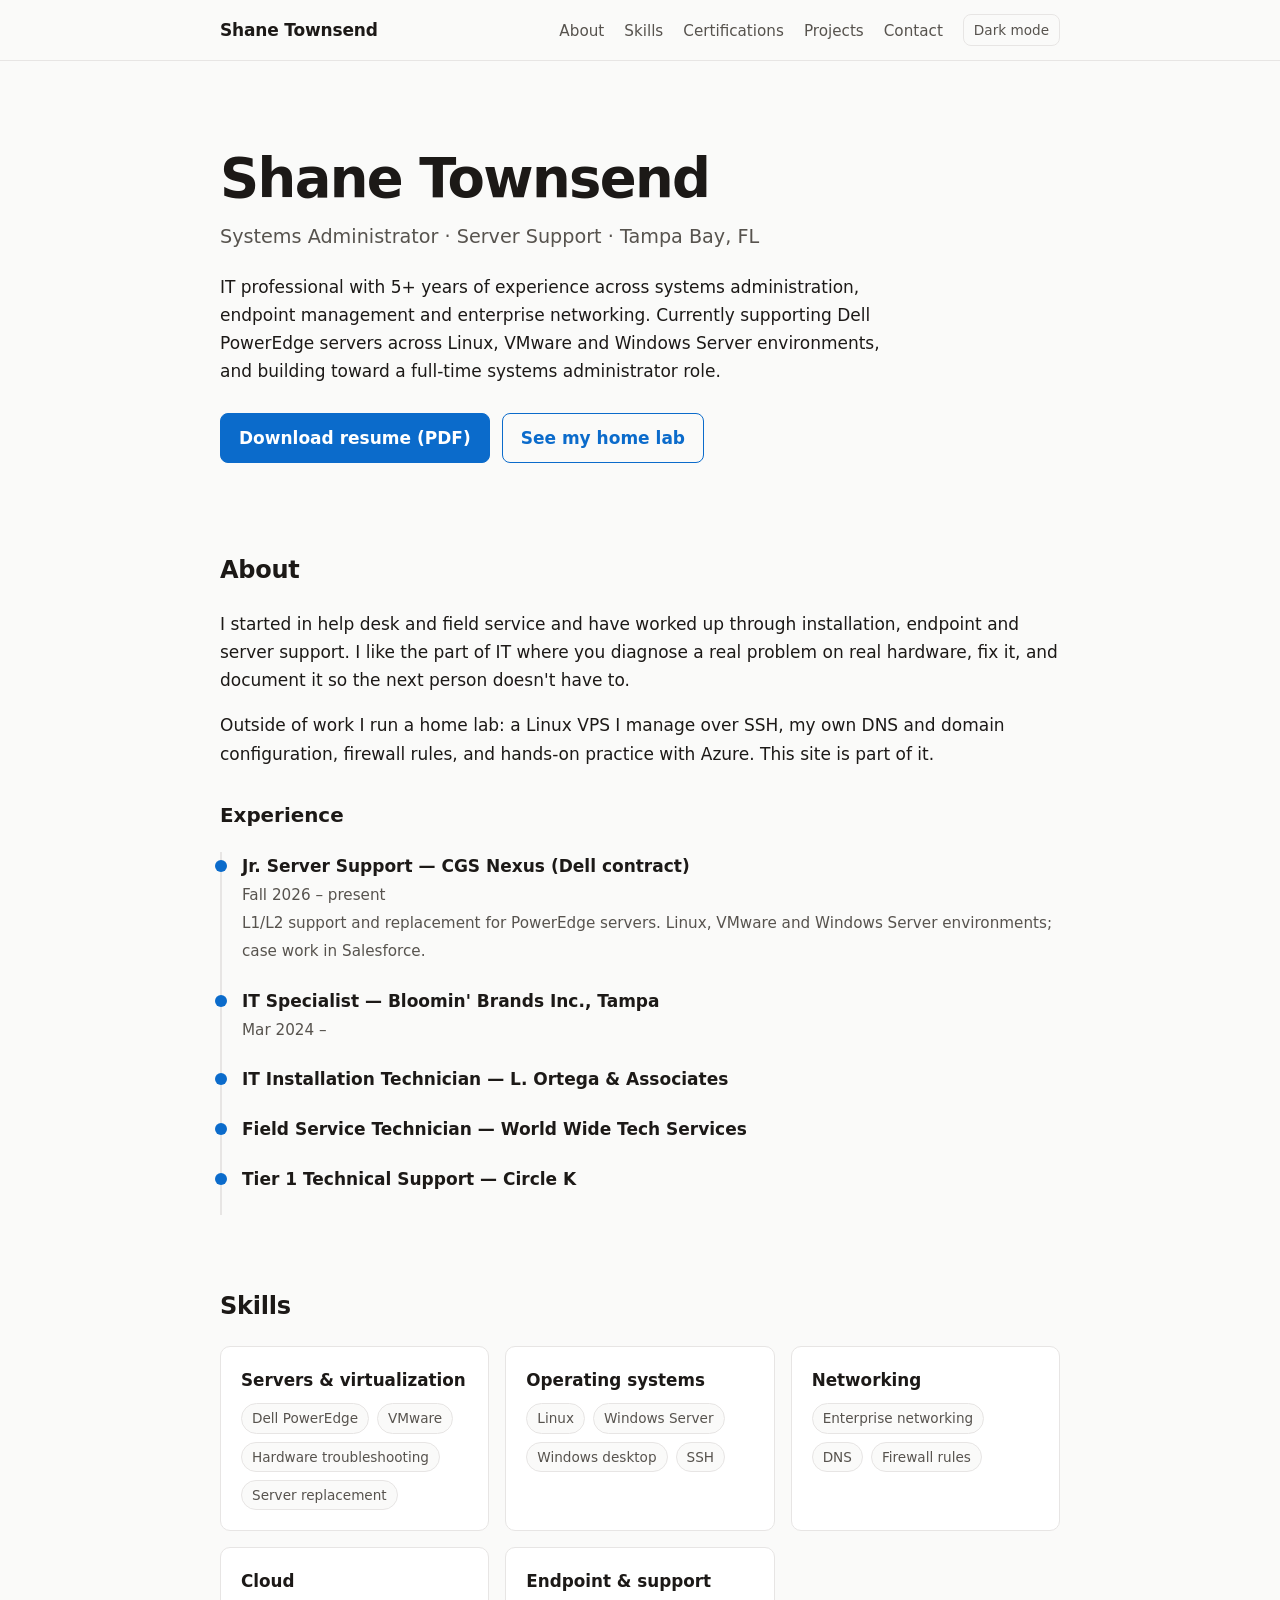
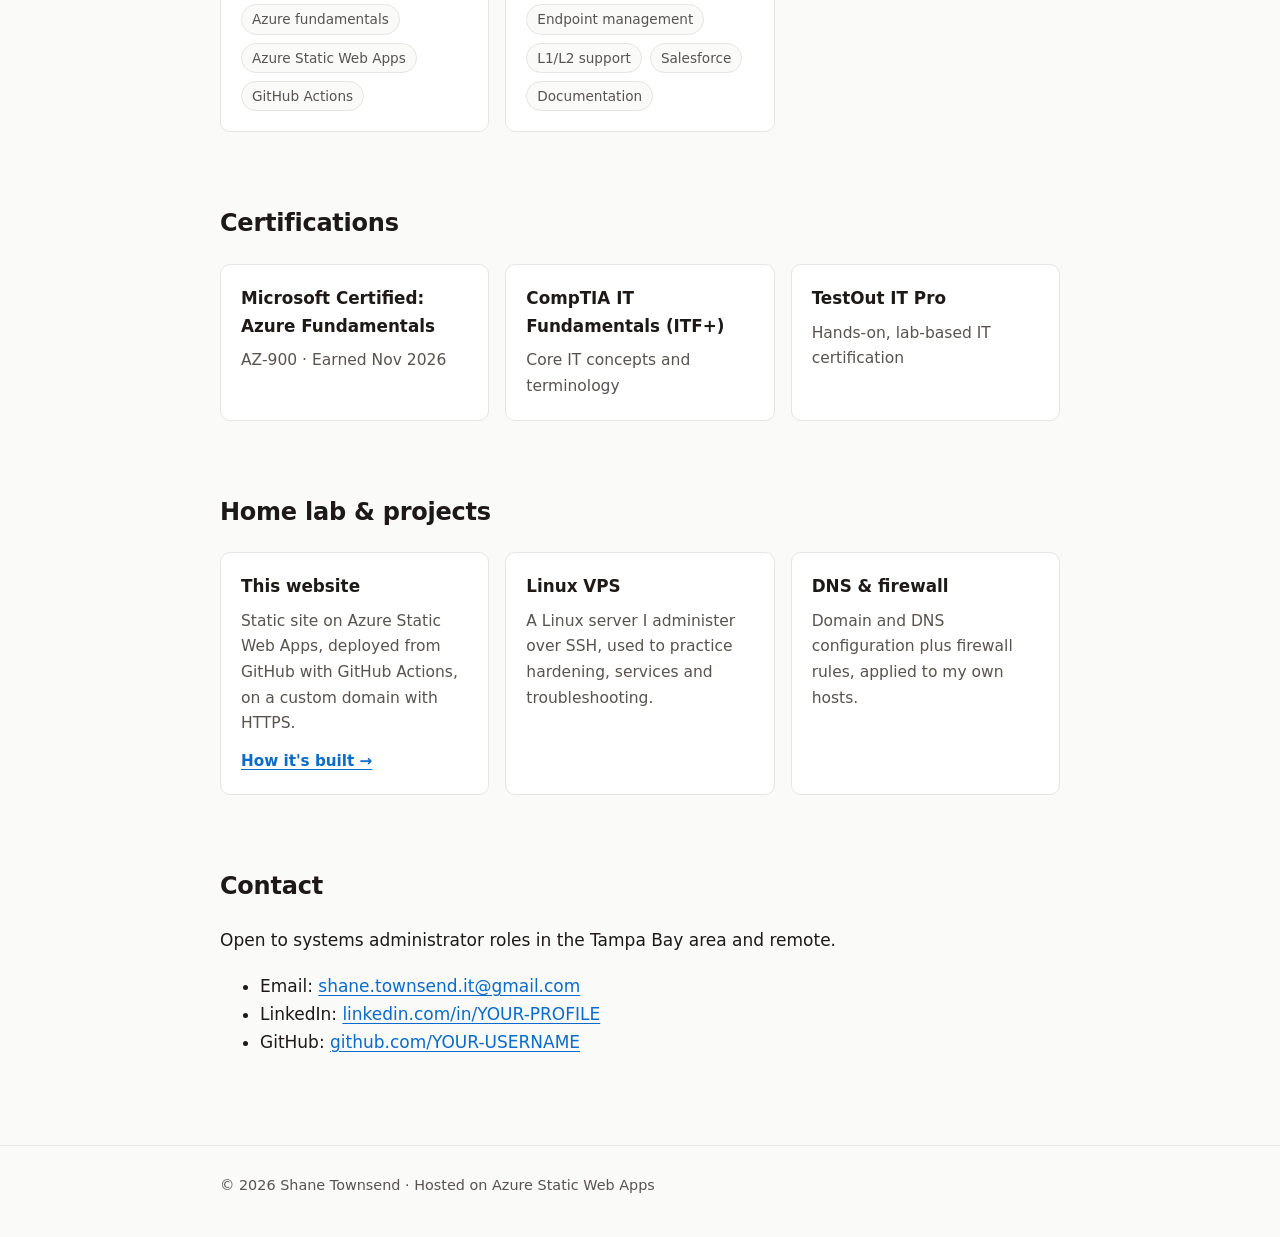
==== index.html @ 9a9e871b "Initial Site" ====
<!doctype html>
<html lang="en">
<head>
  <meta charset="utf-8">
  <meta name="viewport" content="width=device-width, initial-scale=1">
  <title>Shane Townsend | Systems Administrator</title>
  <meta name="description" content="Shane Townsend: IT professional with 5+ years in systems administration, server support and endpoint management. Linux, VMware, Windows Server and Azure.">
  <meta property="og:title" content="Shane Townsend | Systems Administrator">
  <meta property="og:description" content="5+ years in IT: server support, systems administration, endpoint management and enterprise networking.">
  <meta property="og:type" content="website">
  <meta property="og:url" content="https://stownsend.com/">
  <link rel="canonical" href="https://stownsend.com/">
  <link rel="stylesheet" href="css/style.css">
</head>
<body>
  <a class="skip" href="#main">Skip to content</a>

  <header class="site">
    <div class="wrap">
      <a class="brand" href="#top">Shane Townsend</a>
      <nav aria-label="Primary">
        <ul>
          <li><a href="#about">About</a></li>
          <li><a href="#skills">Skills</a></li>
          <li><a href="#certs">Certifications</a></li>
          <li><a href="#projects">Projects</a></li>
          <li><a href="#contact">Contact</a></li>
          <li><button id="theme-toggle" type="button" aria-label="Toggle color theme">Dark mode</button></li>
        </ul>
      </nav>
    </div>
  </header>

  <main id="main">
    <div class="wrap">

      <section class="hero" id="top">
        <h1>Shane Townsend</h1>
        <p class="role">Systems Administrator &middot; Server Support &middot; Tampa Bay, FL</p>
        <p class="lede">
          IT professional with 5+ years of experience across systems administration,
          endpoint management and enterprise networking. Currently supporting Dell PowerEdge
          servers across Linux, VMware and Windows Server environments, and building toward a
          full-time systems administrator role.
        </p>
        <div class="cta">
          <a class="btn primary" href="assets/resume.pdf">Download resume (PDF)</a>
          <a class="btn ghost" href="#projects">See my home lab</a>
        </div>
      </section>

      <section id="about">
        <h2>About</h2>
        <p>
          I started in help desk and field service and have worked up through installation,
          endpoint and server support. I like the part of IT where you diagnose a real problem
          on real hardware, fix it, and document it so the next person doesn't have to.
        </p>
        <p>
          Outside of work I run a home lab: a Linux VPS I manage over SSH, my own DNS and domain
          configuration, firewall rules, and hands-on practice with Azure. This site is part of it.
        </p>

        <h3 class="sub">Experience</h3>
        <ul class="timeline">
          <li>
            <strong>Jr. Server Support &mdash; CGS Nexus (Dell contract)</strong>
            <span>Fall 2026 &ndash; present</span><br>
            <span>L1/L2 support and replacement for PowerEdge servers. Linux, VMware and Windows Server environments; case work in Salesforce.</span>
          </li>
          <li>
            <strong>IT Specialist &mdash; Bloomin' Brands Inc., Tampa</strong>
            <span>Mar 2024 &ndash;</span>
          </li>
          <li>
            <strong>IT Installation Technician &mdash; L. Ortega &amp; Associates</strong>
          </li>
          <li>
            <strong>Field Service Technician &mdash; World Wide Tech Services</strong>
          </li>
          <li>
            <strong>Tier 1 Technical Support &mdash; Circle K</strong>
          </li>
        </ul>
      </section>

      <section id="skills">
        <h2>Skills</h2>
        <div class="grid">
          <div class="card">
            <h3>Servers &amp; virtualization</h3>
            <ul class="tags">
              <li>Dell PowerEdge</li><li>VMware</li><li>Hardware troubleshooting</li><li>Server replacement</li>
            </ul>
          </div>
          <div class="card">
            <h3>Operating systems</h3>
            <ul class="tags">
              <li>Linux</li><li>Windows Server</li><li>Windows desktop</li><li>SSH</li>
            </ul>
          </div>
          <div class="card">
            <h3>Networking</h3>
            <ul class="tags">
              <li>Enterprise networking</li><li>DNS</li><li>Firewall rules</li>
            </ul>
          </div>
          <div class="card">
            <h3>Cloud</h3>
            <ul class="tags">
              <li>Azure fundamentals</li><li>Azure Static Web Apps</li><li>GitHub Actions</li>
            </ul>
          </div>
          <div class="card">
            <h3>Endpoint &amp; support</h3>
            <ul class="tags">
              <li>Endpoint management</li><li>L1/L2 support</li><li>Salesforce</li><li>Documentation</li>
            </ul>
          </div>
        </div>
      </section>

      <section id="certs">
        <h2>Certifications</h2>
        <div class="grid">
          <div class="card">
            <h3>Microsoft Certified: Azure Fundamentals</h3>
            <p>AZ-900 &middot; Earned Nov 2026</p>
          </div>
          <div class="card">
            <h3>CompTIA IT Fundamentals (ITF+)</h3>
            <p>Core IT concepts and terminology</p>
          </div>
          <div class="card">
            <h3>TestOut IT Pro</h3>
            <p>Hands-on, lab-based IT certification</p>
          </div>
        </div>
      </section>

      <section id="projects">
        <h2>Home lab &amp; projects</h2>
        <div class="grid">
          <div class="card">
            <h3>This website</h3>
            <p>Static site on Azure Static Web Apps, deployed from GitHub with GitHub Actions, on a custom domain with HTTPS.</p>
            <a class="more" href="projects/how-this-site-is-built.html">How it's built &rarr;</a>
          </div>
          <div class="card">
            <h3>Linux VPS</h3>
            <p>A Linux server I administer over SSH, used to practice hardening, services and troubleshooting.</p>
          </div>
          <div class="card">
            <h3>DNS &amp; firewall</h3>
            <p>Domain and DNS configuration plus firewall rules, applied to my own hosts.</p>
          </div>
        </div>
      </section>

      <section id="contact">
        <h2>Contact</h2>
        <p>Open to systems administrator roles in the Tampa Bay area and remote.</p>
        <ul>
          <li>Email: <a href="mailto:shane.townsend.it@gmail.com">shane.townsend.it@gmail.com</a></li>
          <li>LinkedIn: <a href="https://www.linkedin.com/in/YOUR-PROFILE">linkedin.com/in/YOUR-PROFILE</a></li>
          <li>GitHub: <a href="https://github.com/YOUR-USERNAME">github.com/YOUR-USERNAME</a></li>
        </ul>
      </section>

    </div>
  </main>

  <footer>
    <div class="wrap">&copy; <span id="year">2026</span> Shane Townsend &middot; Hosted on Azure Static Web Apps</div>
  </footer>

  <script src="js/main.js"></script>
</body>
</html>
---- css/style.css ----
:root {
  --bg: #fafaf9;
  --surface: #ffffff;
  --text: #1c1917;
  --muted: #57534e;
  --border: #e7e5e4;
  --accent: #0b6bcb;
  --accent-contrast: #ffffff;
  --radius: 10px;
  --maxw: 880px;
}

@media (prefers-color-scheme: dark) {
  :root:not([data-theme="light"]) {
    --bg: #0f1113;
    --surface: #17191c;
    --text: #ececea;
    --muted: #a3a3a0;
    --border: #2a2d31;
    --accent: #5aa9ff;
    --accent-contrast: #0b0d0f;
  }
}
:root[data-theme="dark"] {
  --bg: #0f1113;
  --surface: #17191c;
  --text: #ececea;
  --muted: #a3a3a0;
  --border: #2a2d31;
  --accent: #5aa9ff;
  --accent-contrast: #0b0d0f;
}

* { box-sizing: border-box; }
html { scroll-behavior: smooth; }
body {
  margin: 0;
  background: var(--bg);
  color: var(--text);
  font: 17px/1.65 system-ui, -apple-system, "Segoe UI", Roboto, sans-serif;
  -webkit-font-smoothing: antialiased;
}
a { color: var(--accent); text-underline-offset: 3px; }
a:hover { text-decoration-thickness: 2px; }
:focus-visible { outline: 3px solid var(--accent); outline-offset: 2px; border-radius: 4px; }
.skip { position: absolute; left: -999px; top: 0; background: var(--accent); color: var(--accent-contrast); padding: .5rem 1rem; z-index: 10; }
.skip:focus { left: 8px; top: 8px; }

.wrap { max-width: var(--maxw); margin: 0 auto; padding: 0 20px; }

/* Header */
header.site {
  position: sticky; top: 0; z-index: 5;
  background: color-mix(in srgb, var(--bg) 88%, transparent);
  backdrop-filter: blur(8px);
  border-bottom: 1px solid var(--border);
}
header.site .wrap { display: flex; align-items: center; justify-content: space-between; height: 60px; gap: 16px; }
.brand { font-weight: 700; color: var(--text); text-decoration: none; letter-spacing: -.01em; }
nav ul { display: flex; gap: 20px; list-style: none; margin: 0; padding: 0; align-items: center; flex-wrap: wrap; }
nav a { color: var(--muted); text-decoration: none; font-size: .95rem; }
nav a:hover { color: var(--text); }
#theme-toggle {
  background: none; border: 1px solid var(--border); color: var(--muted);
  border-radius: 8px; padding: 4px 10px; cursor: pointer; font: inherit; font-size: .85rem;
}
#theme-toggle:hover { color: var(--text); }

/* Sections */
section { padding: 64px 0 8px; }
section h2 { font-size: 1.5rem; letter-spacing: -.01em; margin: 0 0 20px; }
.hero { padding: 88px 0 24px; }
.hero h1 { font-size: clamp(2.2rem, 6vw, 3.4rem); line-height: 1.1; margin: 0 0 12px; letter-spacing: -.03em; }
.hero .role { font-size: 1.2rem; color: var(--muted); margin: 0 0 20px; }
.hero p.lede { max-width: 62ch; margin: 0 0 28px; }
.cta { display: flex; gap: 12px; flex-wrap: wrap; }
.btn {
  display: inline-block; padding: 10px 18px; border-radius: 8px; font-weight: 600;
  text-decoration: none; border: 1px solid var(--accent);
}
.btn.primary { background: var(--accent); color: var(--accent-contrast); }
.btn.ghost { color: var(--accent); }
.btn:hover { filter: brightness(1.08); }

/* Cards & grids */
.grid { display: grid; gap: 16px; grid-template-columns: repeat(auto-fit, minmax(240px, 1fr)); }
.card {
  background: var(--surface); border: 1px solid var(--border);
  border-radius: var(--radius); padding: 20px;
}
.card h3 { margin: 0 0 8px; font-size: 1.05rem; }
.card p { margin: 0; color: var(--muted); font-size: .97rem; }
.card ul { margin: 0; padding-left: 1.1rem; color: var(--muted); font-size: .97rem; }
.card a.more { display: inline-block; margin-top: 12px; font-weight: 600; font-size: .95rem; }

.tags { display: flex; flex-wrap: wrap; gap: 8px; list-style: none; padding: 0; margin: 0; }
.tags li {
  border: 1px solid var(--border); background: var(--bg);
  padding: 3px 10px; border-radius: 999px; font-size: .85rem; color: var(--muted);
}

/* Timeline */
.timeline { list-style: none; margin: 0; padding: 0; border-left: 2px solid var(--border); }
.timeline li { padding: 0 0 22px 20px; position: relative; }
.timeline li::before {
  content: ""; position: absolute; left: -7px; top: 8px; width: 12px; height: 12px;
  border-radius: 50%; background: var(--accent);
}
.timeline strong { display: block; }
.timeline span { color: var(--muted); font-size: .95rem; }

/* Article pages */
article { padding: 56px 0 40px; }
article h1 { font-size: 2rem; letter-spacing: -.02em; margin: 0 0 8px; }
article h2 { margin-top: 40px; font-size: 1.3rem; }
article pre {
  background: var(--surface); border: 1px solid var(--border); border-radius: var(--radius);
  padding: 16px; overflow-x: auto; font-size: .9rem; line-height: 1.5;
}
article code { font-family: ui-monospace, SFMono-Regular, Menlo, Consolas, monospace; font-size: .92em; }
.note { border-left: 4px solid var(--accent); padding: 8px 16px; background: var(--surface); border-radius: 0 var(--radius) var(--radius) 0; color: var(--muted); }

footer { margin-top: 64px; border-top: 1px solid var(--border); padding: 28px 0 40px; color: var(--muted); font-size: .9rem; }

@media (max-width: 620px) {
  nav ul { gap: 12px; font-size: .9rem; }
  header.site .wrap { height: auto; padding-top: 10px; padding-bottom: 10px; flex-wrap: wrap; }
  .hero { padding-top: 56px; }
}
@media (prefers-reduced-motion: reduce) { html { scroll-behavior: auto; } }
@media print {
  header.site, #theme-toggle, .cta { display: none; }
  body { background: #fff; color: #000; }
}

.sub { margin-top: 32px; }
.notfound { padding-top: 96px; padding-bottom: 40px; }

.card ul.tags { padding-left: 0; margin-top: 4px; }
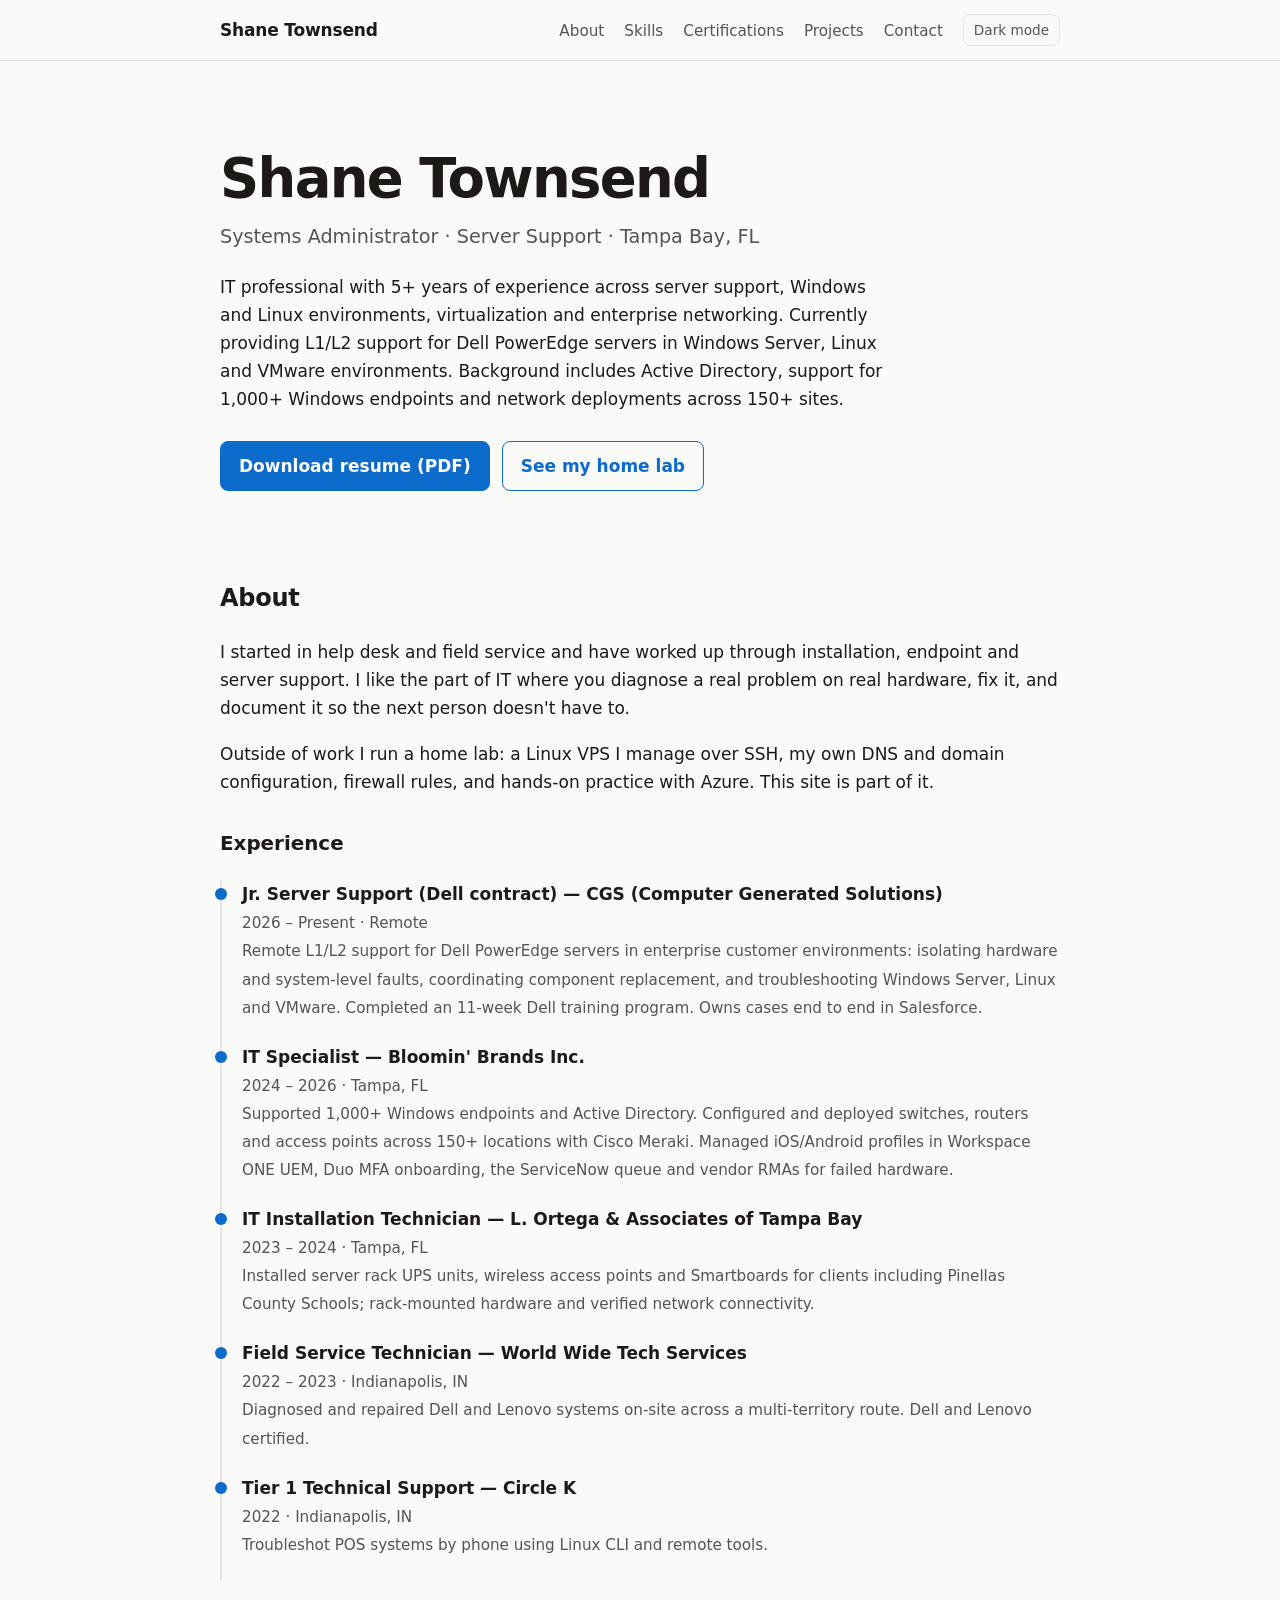
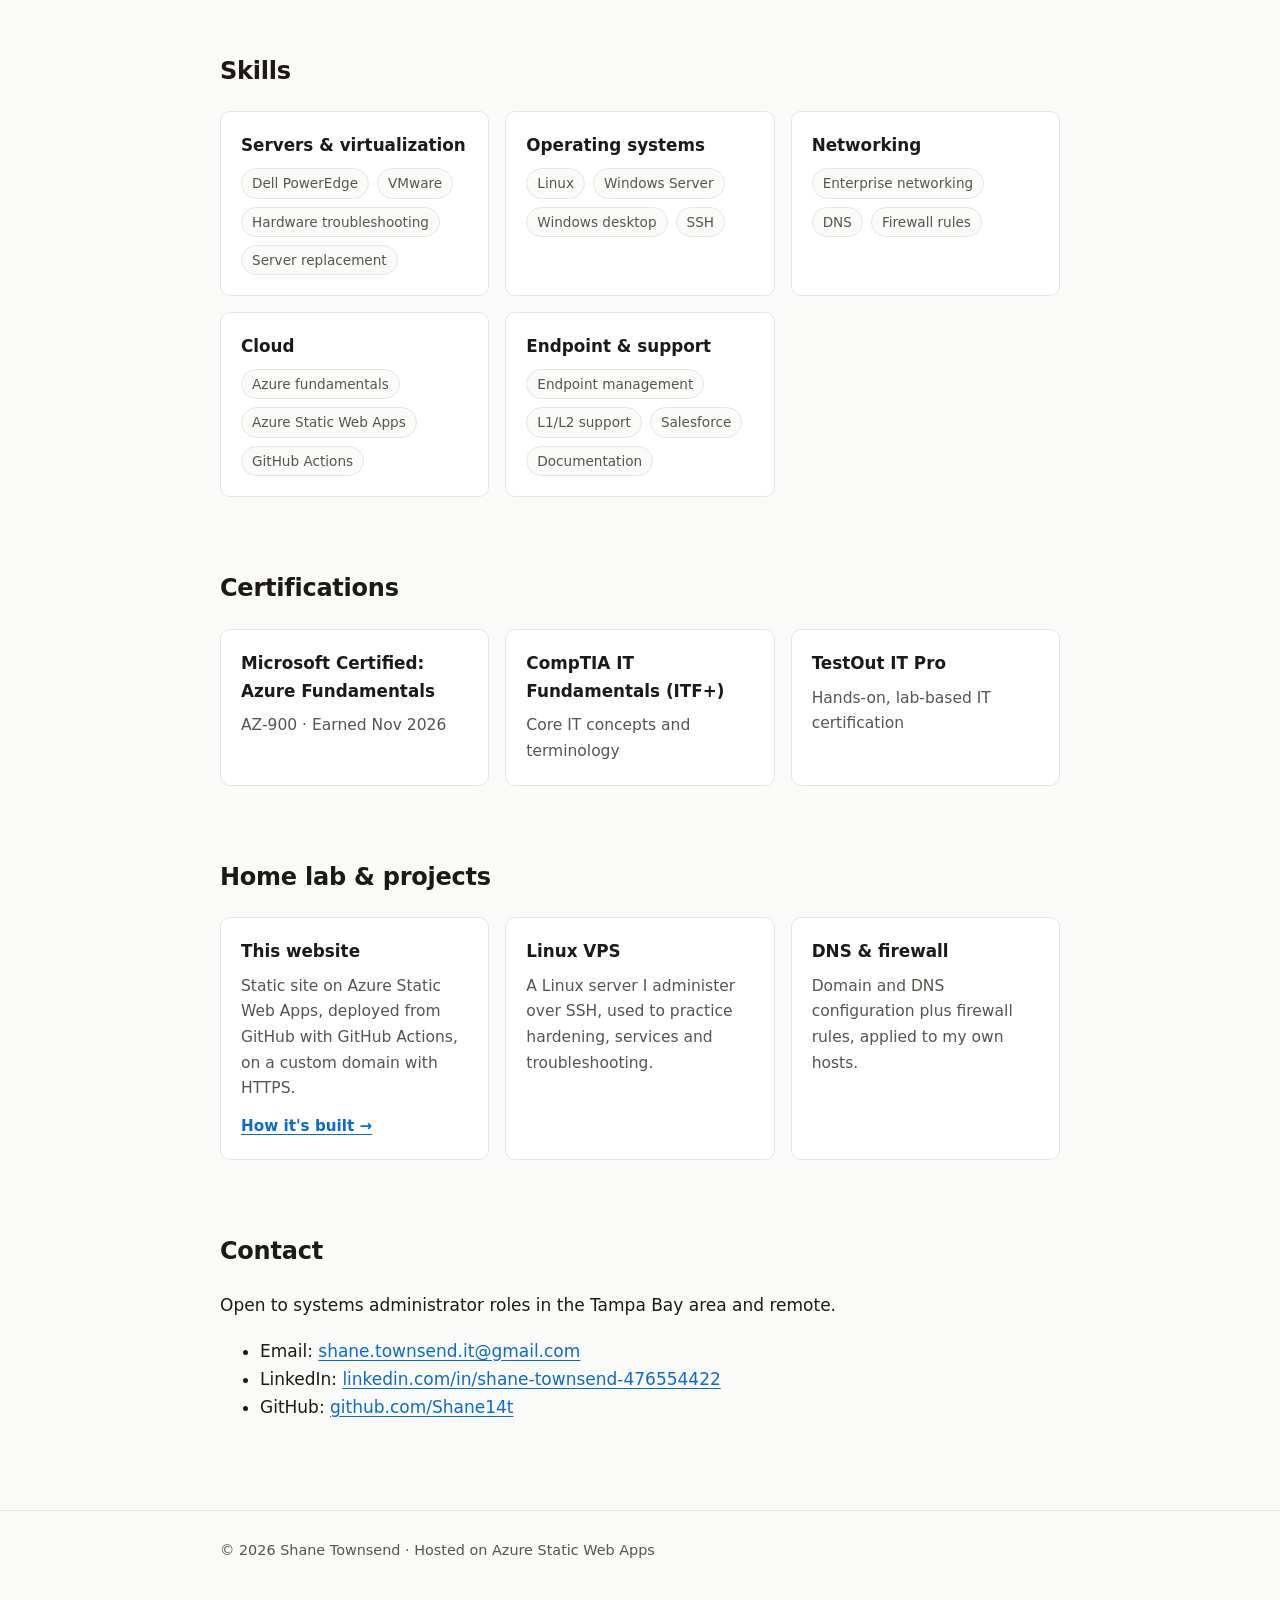
==== commit 69d2e309: "Fix resume PDF and update experience, skills and home lab" ====
--- a/index.html
+++ b/index.html
@@ -38,10 +38,11 @@
         <h1>Shane Townsend</h1>
         <p class="role">Systems Administrator &middot; Server Support &middot; Tampa Bay, FL</p>
         <p class="lede">
-          IT professional with 5+ years of experience across systems administration,
-          endpoint management and enterprise networking. Currently supporting Dell PowerEdge
-          servers across Linux, VMware and Windows Server environments, and building toward a
-          full-time systems administrator role.
+          IT professional with 5+ years of experience across server support, Windows and Linux
+          environments, virtualization and enterprise networking. Currently providing L1/L2 support
+          for Dell PowerEdge servers in Windows Server, Linux and VMware environments. Background
+          includes Active Directory, support for 1,000+ Windows endpoints and network deployments
+          across 150+ sites.
         </p>
         <div class="cta">
           <a class="btn primary" href="assets/resume.pdf">Download resume (PDF)</a>
@@ -64,22 +65,29 @@
         <h3 class="sub">Experience</h3>
         <ul class="timeline">
           <li>
-            <strong>Jr. Server Support &mdash; CGS Nexus (Dell contract)</strong>
-            <span>Fall 2026 &ndash; present</span><br>
-            <span>L1/L2 support and replacement for PowerEdge servers. Linux, VMware and Windows Server environments; case work in Salesforce.</span>
+            <strong>Jr. Server Support (Dell contract) &mdash; CGS (Computer Generated Solutions)</strong>
+            <span>2026 &ndash; Present &middot; Remote</span><br>
+            <span>Remote L1/L2 support for Dell PowerEdge servers in enterprise customer environments: isolating hardware and system-level faults, coordinating component replacement, and troubleshooting Windows Server, Linux and VMware. Completed an 11-week Dell training program. Owns cases end to end in Salesforce.</span>
           </li>
           <li>
-            <strong>IT Specialist &mdash; Bloomin' Brands Inc., Tampa</strong>
-            <span>Mar 2024 &ndash;</span>
+            <strong>IT Specialist &mdash; Bloomin' Brands Inc.</strong>
+            <span>2024 &ndash; 2026 &middot; Tampa, FL</span><br>
+            <span>Supported 1,000+ Windows endpoints and Active Directory. Configured and deployed switches, routers and access points across 150+ locations with Cisco Meraki. Managed iOS/Android profiles in Workspace ONE UEM, Duo MFA onboarding, the ServiceNow queue and vendor RMAs for failed hardware.</span>
           </li>
           <li>
-            <strong>IT Installation Technician &mdash; L. Ortega &amp; Associates</strong>
+            <strong>IT Installation Technician &mdash; L. Ortega &amp; Associates of Tampa Bay</strong>
+            <span>2023 &ndash; 2024 &middot; Tampa, FL</span><br>
+            <span>Installed server rack UPS units, wireless access points and Smartboards for clients including Pinellas County Schools; rack-mounted hardware and verified network connectivity.</span>
           </li>
           <li>
             <strong>Field Service Technician &mdash; World Wide Tech Services</strong>
+            <span>2022 &ndash; 2023 &middot; Indianapolis, IN</span><br>
+            <span>Diagnosed and repaired Dell and Lenovo systems on-site across a multi-territory route. Dell and Lenovo certified.</span>
           </li>
           <li>
             <strong>Tier 1 Technical Support &mdash; Circle K</strong>
+            <span>2022 &middot; Indianapolis, IN</span><br>
+            <span>Troubleshot POS systems by phone using Linux CLI and remote tools.</span>
           </li>
         </ul>
       </section>
@@ -162,8 +170,8 @@
         <p>Open to systems administrator roles in the Tampa Bay area and remote.</p>
         <ul>
           <li>Email: <a href="mailto:shane.townsend.it@gmail.com">shane.townsend.it@gmail.com</a></li>
-          <li>LinkedIn: <a href="https://www.linkedin.com/in/YOUR-PROFILE">linkedin.com/in/YOUR-PROFILE</a></li>
-          <li>GitHub: <a href="https://github.com/YOUR-USERNAME">github.com/YOUR-USERNAME</a></li>
+          <li>LinkedIn: <a href="https://www.linkedin.com/in/shane-townsend-476554422">linkedin.com/in/shane-townsend-476554422</a></li>
+          <li>GitHub: <a href="https://github.com/Shane14t">github.com/Shane14t</a></li>
         </ul>
       </section>
 
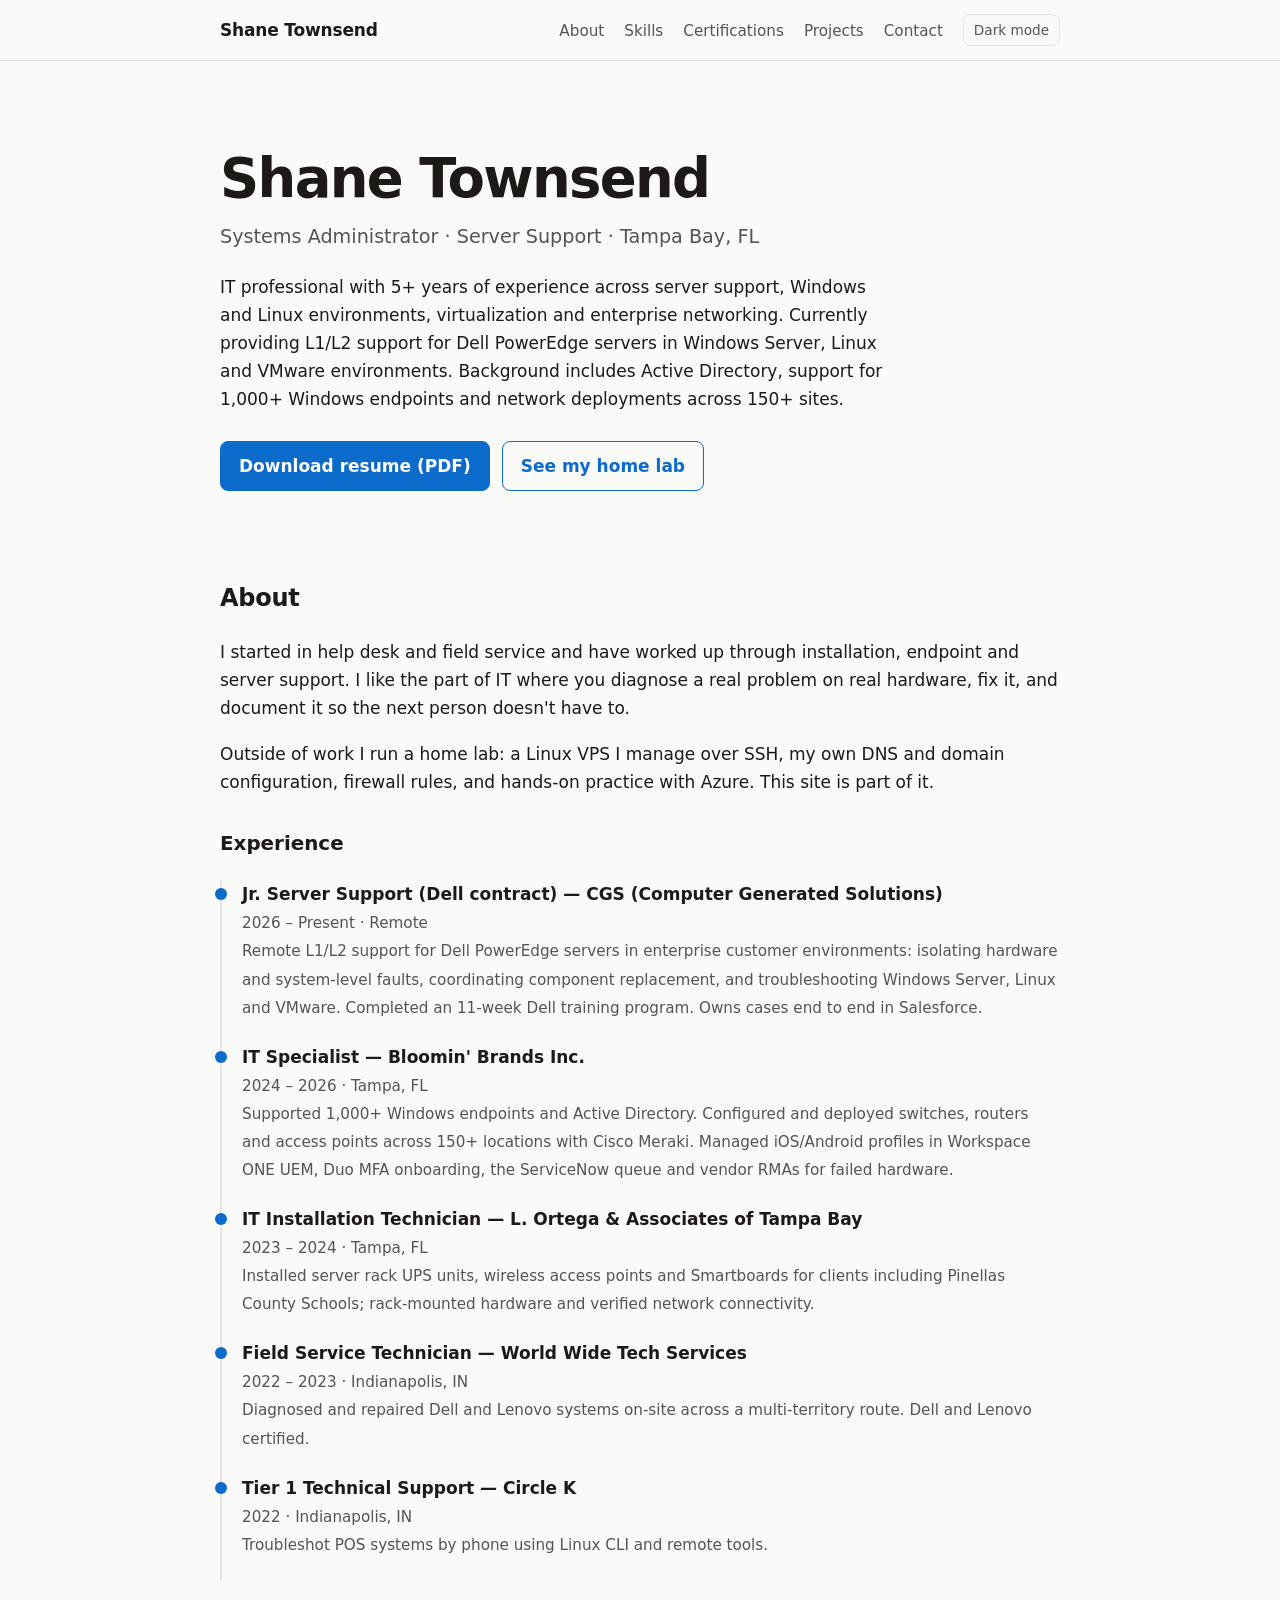
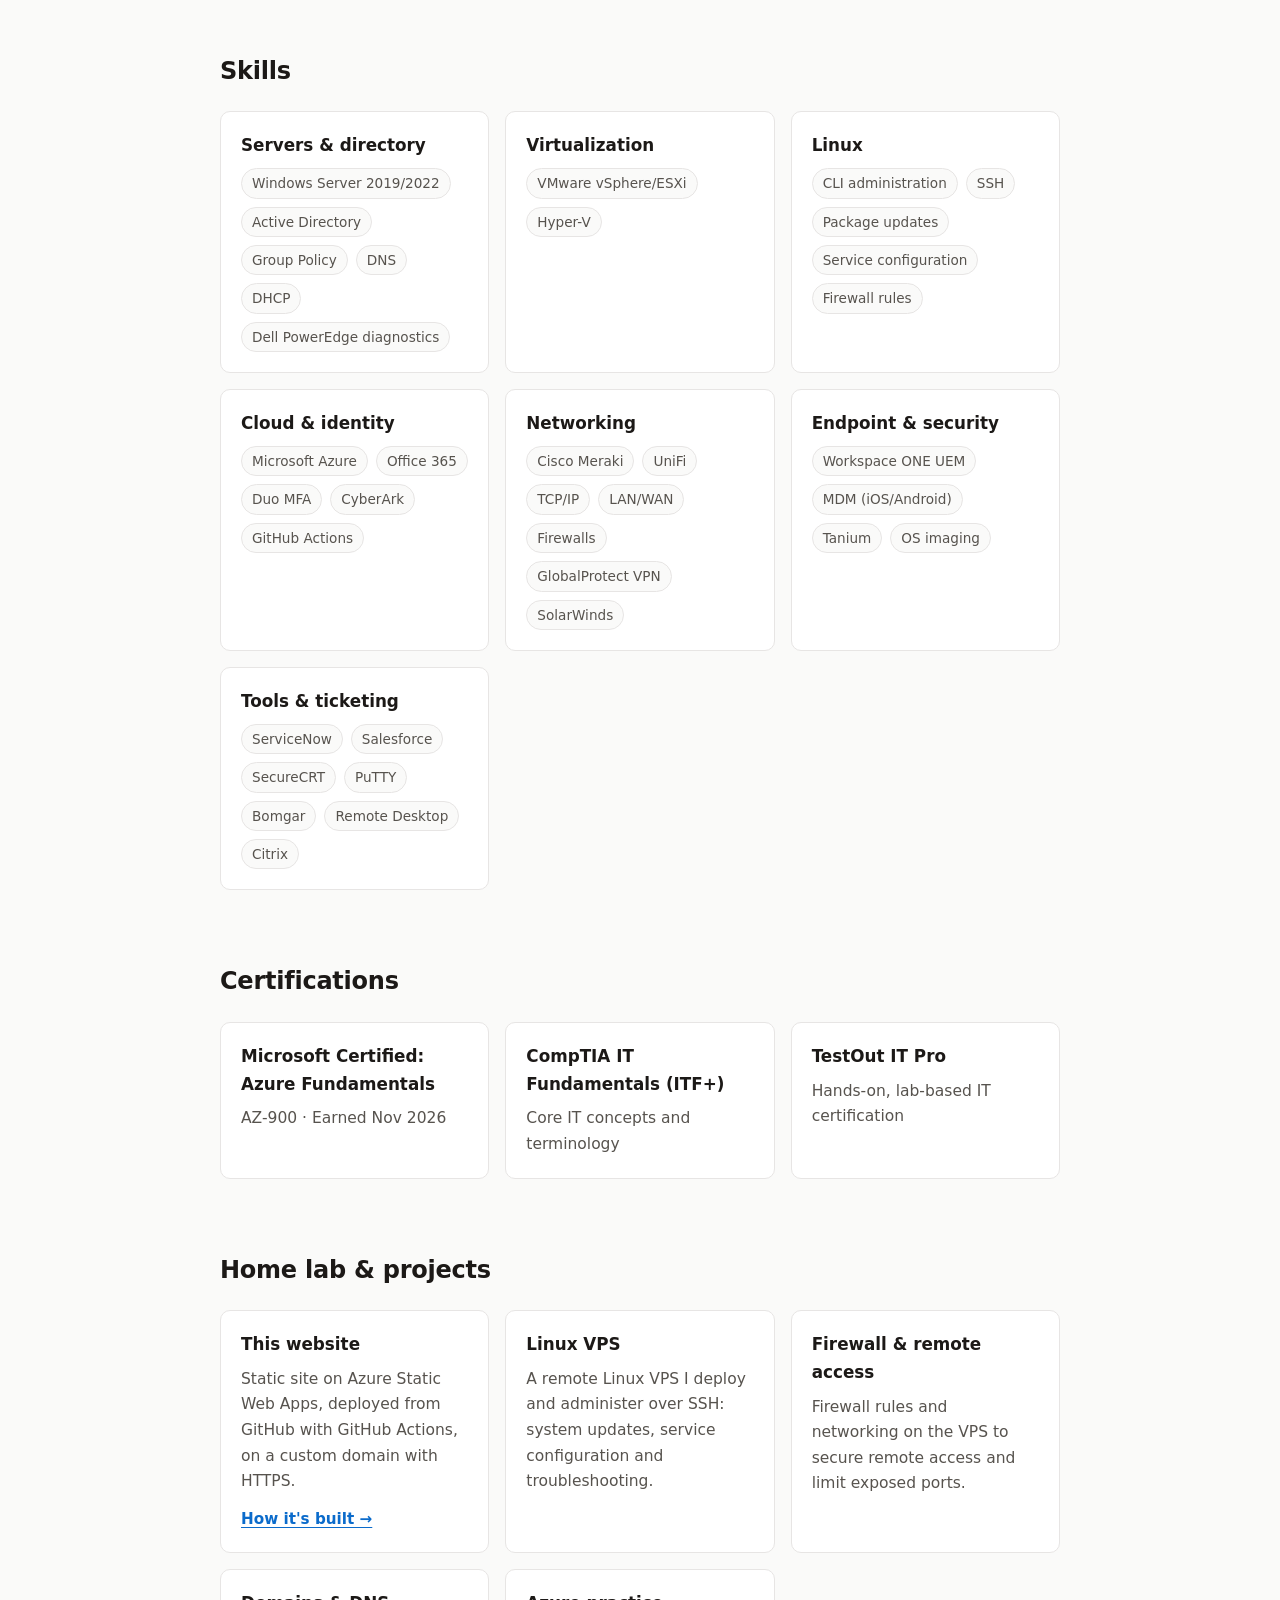
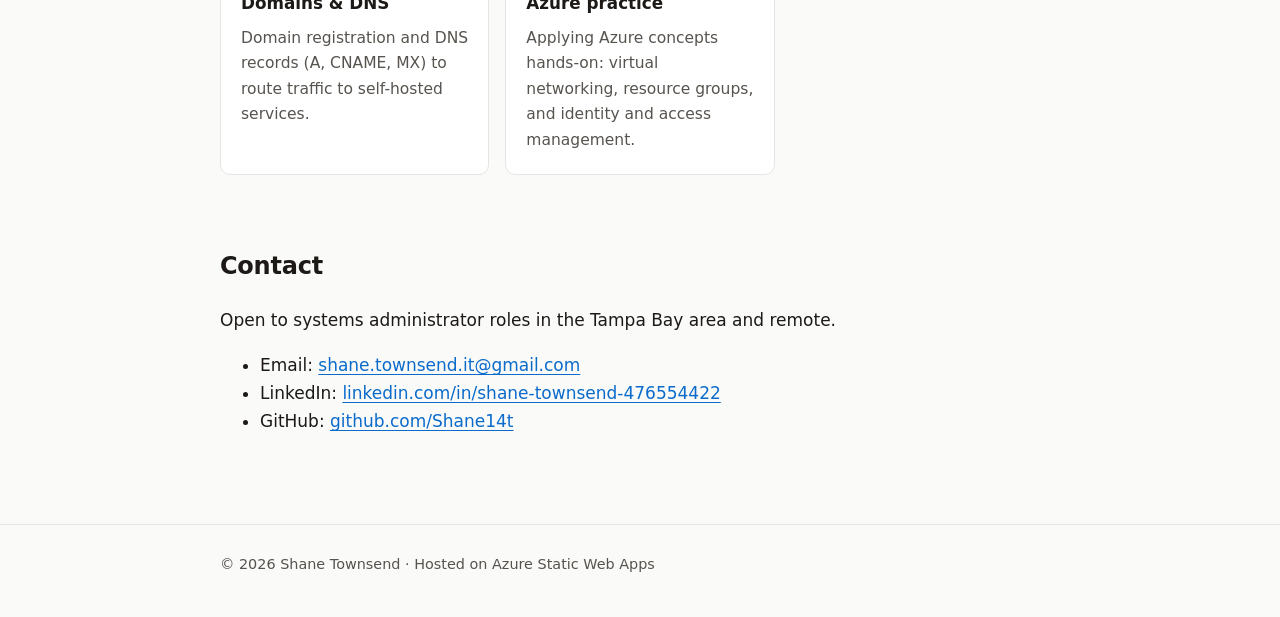
==== commit 446e24b2: "Add favicon, preview image and build write-up" ====
--- a/index.html
+++ b/index.html
@@ -9,7 +9,10 @@
   <meta property="og:description" content="5+ years in IT: server support, systems administration, endpoint management and enterprise networking.">
   <meta property="og:type" content="website">
   <meta property="og:url" content="https://stownsend.com/">
+  <meta property="og:image" content="https://stownsend.com/assets/og-image.png">
+  <meta name="twitter:card" content="summary_large_image">
   <link rel="canonical" href="https://stownsend.com/">
+  <link rel="icon" href="assets/favicon.svg" type="image/svg+xml">
   <link rel="stylesheet" href="css/style.css">
 </head>
 <body>
@@ -96,33 +99,45 @@
         <h2>Skills</h2>
         <div class="grid">
           <div class="card">
-            <h3>Servers &amp; virtualization</h3>
-            <ul class="tags">
-              <li>Dell PowerEdge</li><li>VMware</li><li>Hardware troubleshooting</li><li>Server replacement</li>
-            </ul>
-          </div>
-          <div class="card">
-            <h3>Operating systems</h3>
-            <ul class="tags">
-              <li>Linux</li><li>Windows Server</li><li>Windows desktop</li><li>SSH</li>
+            <h3>Servers &amp; directory</h3>
+            <ul class="tags">
+              <li>Windows Server 2019/2022</li><li>Active Directory</li><li>Group Policy</li><li>DNS</li><li>DHCP</li><li>Dell PowerEdge diagnostics</li>
+            </ul>
+          </div>
+          <div class="card">
+            <h3>Virtualization</h3>
+            <ul class="tags">
+              <li>VMware vSphere/ESXi</li><li>Hyper-V</li>
+            </ul>
+          </div>
+          <div class="card">
+            <h3>Linux</h3>
+            <ul class="tags">
+              <li>CLI administration</li><li>SSH</li><li>Package updates</li><li>Service configuration</li><li>Firewall rules</li>
+            </ul>
+          </div>
+          <div class="card">
+            <h3>Cloud &amp; identity</h3>
+            <ul class="tags">
+              <li>Microsoft Azure</li><li>Office 365</li><li>Duo MFA</li><li>CyberArk</li><li>GitHub Actions</li>
             </ul>
           </div>
           <div class="card">
             <h3>Networking</h3>
             <ul class="tags">
-              <li>Enterprise networking</li><li>DNS</li><li>Firewall rules</li>
-            </ul>
-          </div>
-          <div class="card">
-            <h3>Cloud</h3>
-            <ul class="tags">
-              <li>Azure fundamentals</li><li>Azure Static Web Apps</li><li>GitHub Actions</li>
-            </ul>
-          </div>
-          <div class="card">
-            <h3>Endpoint &amp; support</h3>
-            <ul class="tags">
-              <li>Endpoint management</li><li>L1/L2 support</li><li>Salesforce</li><li>Documentation</li>
+              <li>Cisco Meraki</li><li>UniFi</li><li>TCP/IP</li><li>LAN/WAN</li><li>Firewalls</li><li>GlobalProtect VPN</li><li>SolarWinds</li>
+            </ul>
+          </div>
+          <div class="card">
+            <h3>Endpoint &amp; security</h3>
+            <ul class="tags">
+              <li>Workspace ONE UEM</li><li>MDM (iOS/Android)</li><li>Tanium</li><li>OS imaging</li>
+            </ul>
+          </div>
+          <div class="card">
+            <h3>Tools &amp; ticketing</h3>
+            <ul class="tags">
+              <li>ServiceNow</li><li>Salesforce</li><li>SecureCRT</li><li>PuTTY</li><li>Bomgar</li><li>Remote Desktop</li><li>Citrix</li>
             </ul>
           </div>
         </div>
@@ -156,11 +171,19 @@
           </div>
           <div class="card">
             <h3>Linux VPS</h3>
-            <p>A Linux server I administer over SSH, used to practice hardening, services and troubleshooting.</p>
-          </div>
-          <div class="card">
-            <h3>DNS &amp; firewall</h3>
-            <p>Domain and DNS configuration plus firewall rules, applied to my own hosts.</p>
+            <p>A remote Linux VPS I deploy and administer over SSH: system updates, service configuration and troubleshooting.</p>
+          </div>
+          <div class="card">
+            <h3>Firewall &amp; remote access</h3>
+            <p>Firewall rules and networking on the VPS to secure remote access and limit exposed ports.</p>
+          </div>
+          <div class="card">
+            <h3>Domains &amp; DNS</h3>
+            <p>Domain registration and DNS records (A, CNAME, MX) to route traffic to self-hosted services.</p>
+          </div>
+          <div class="card">
+            <h3>Azure practice</h3>
+            <p>Applying Azure concepts hands-on: virtual networking, resource groups, and identity and access management.</p>
           </div>
         </div>
       </section>
--- a/css/style.css
+++ b/css/style.css
@@ -137,3 +137,14 @@
 .notfound { padding-top: 96px; padding-bottom: 40px; }
 
 .card ul.tags { padding-left: 0; margin-top: 4px; }
+
+/* Architecture diagram (inline SVG) */
+.diagram { display: block; width: 100%; max-width: 440px; height: auto; margin: 24px auto; }
+.dg-box { fill: var(--surface); stroke: var(--border); stroke-width: 1.5; }
+.dg-box.hl { stroke: var(--accent); stroke-width: 2; }
+.dg-title { fill: var(--text); font: 600 15px system-ui, -apple-system, "Segoe UI", sans-serif; }
+.dg-sub { fill: var(--muted); font: 13px system-ui, -apple-system, "Segoe UI", sans-serif; }
+.dg-line { stroke: var(--accent); stroke-width: 2; fill: none; }
+.dg-arrow { fill: var(--accent); }
+.lesson { margin: 0 0 18px; }
+.lesson strong { display: block; }
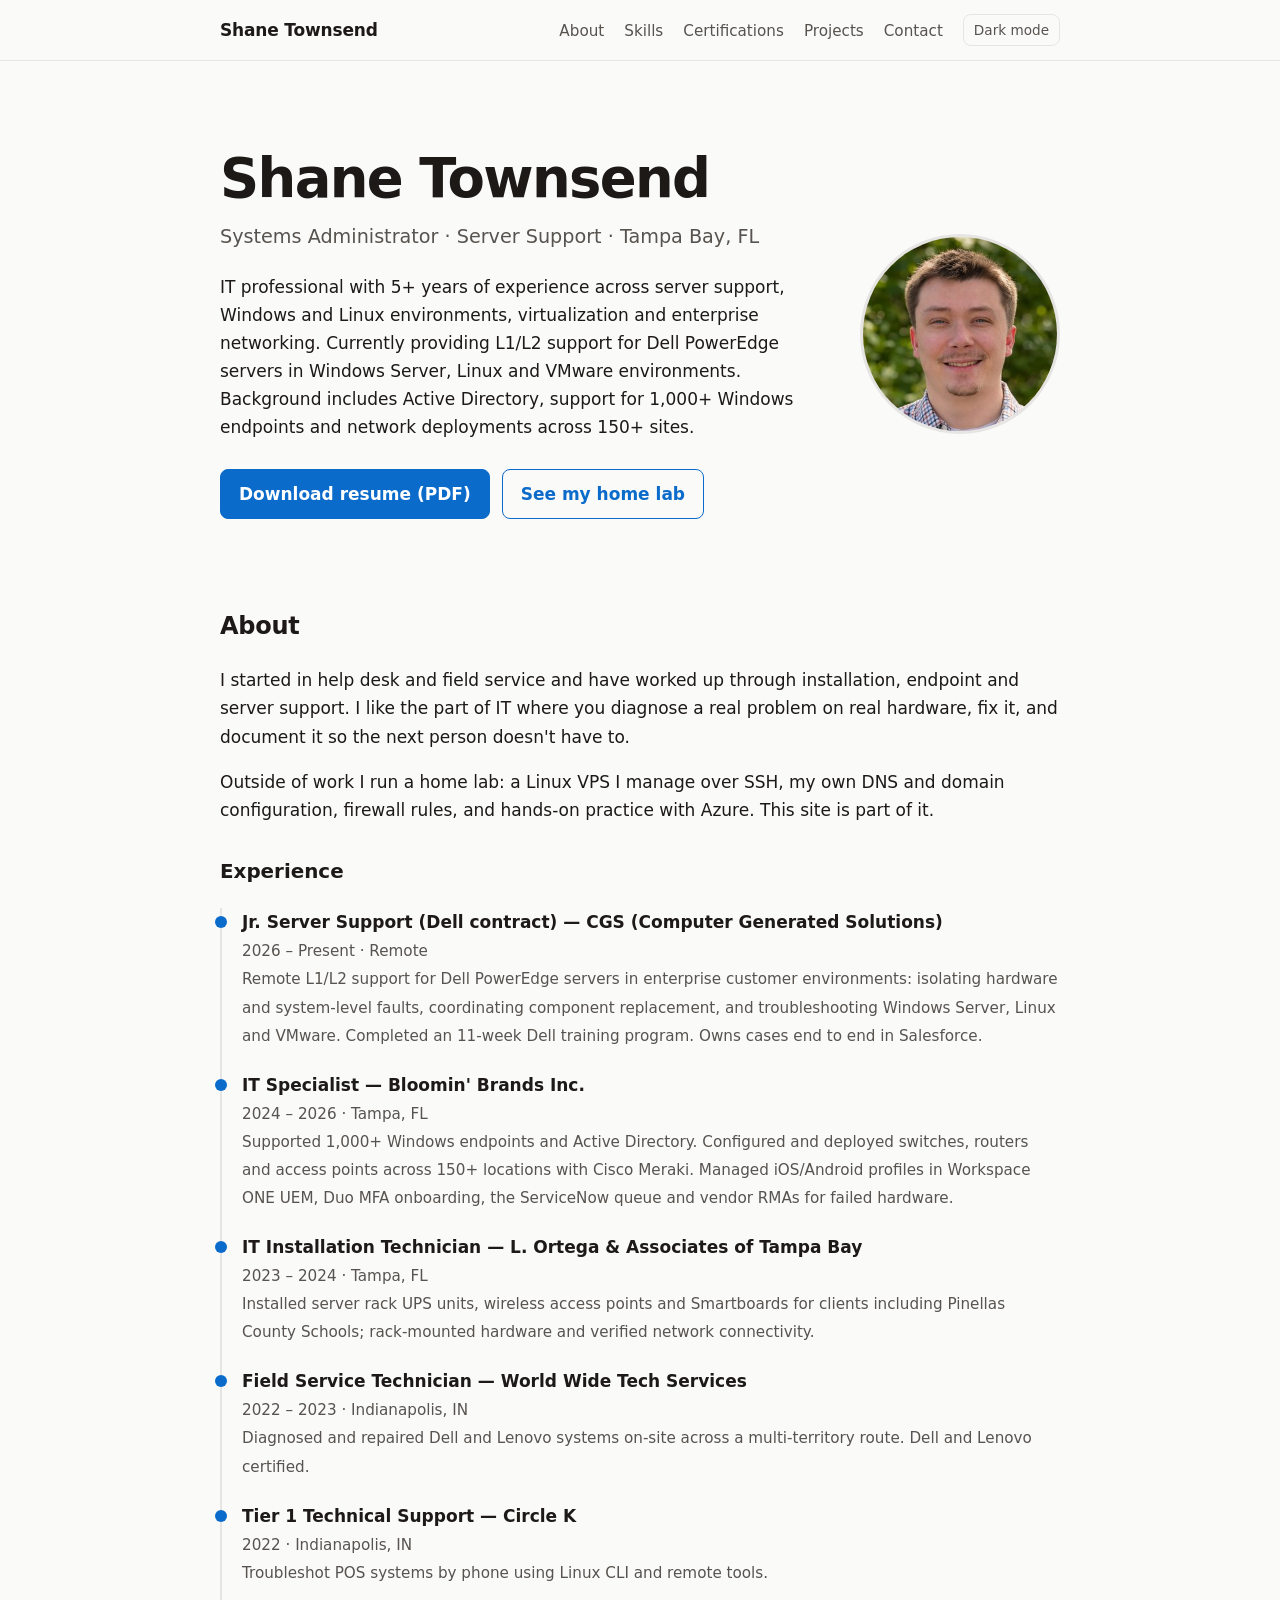
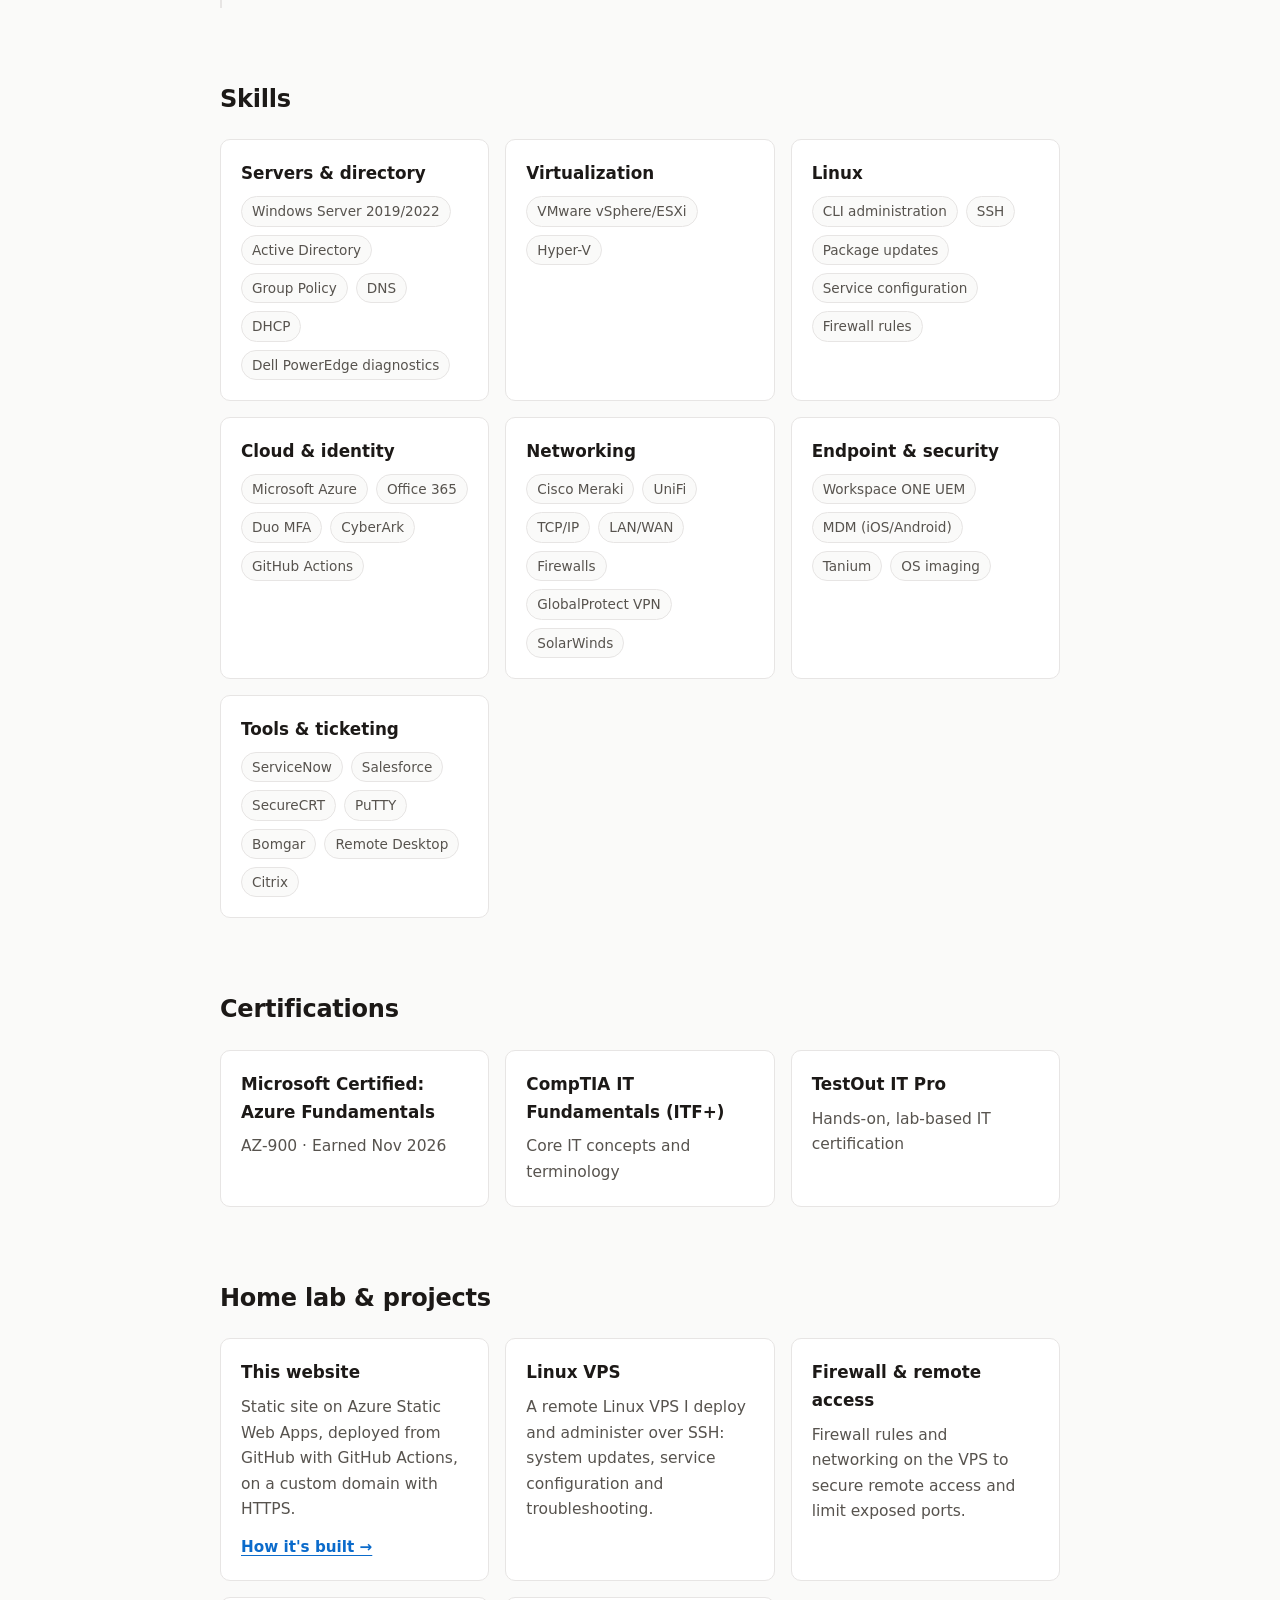
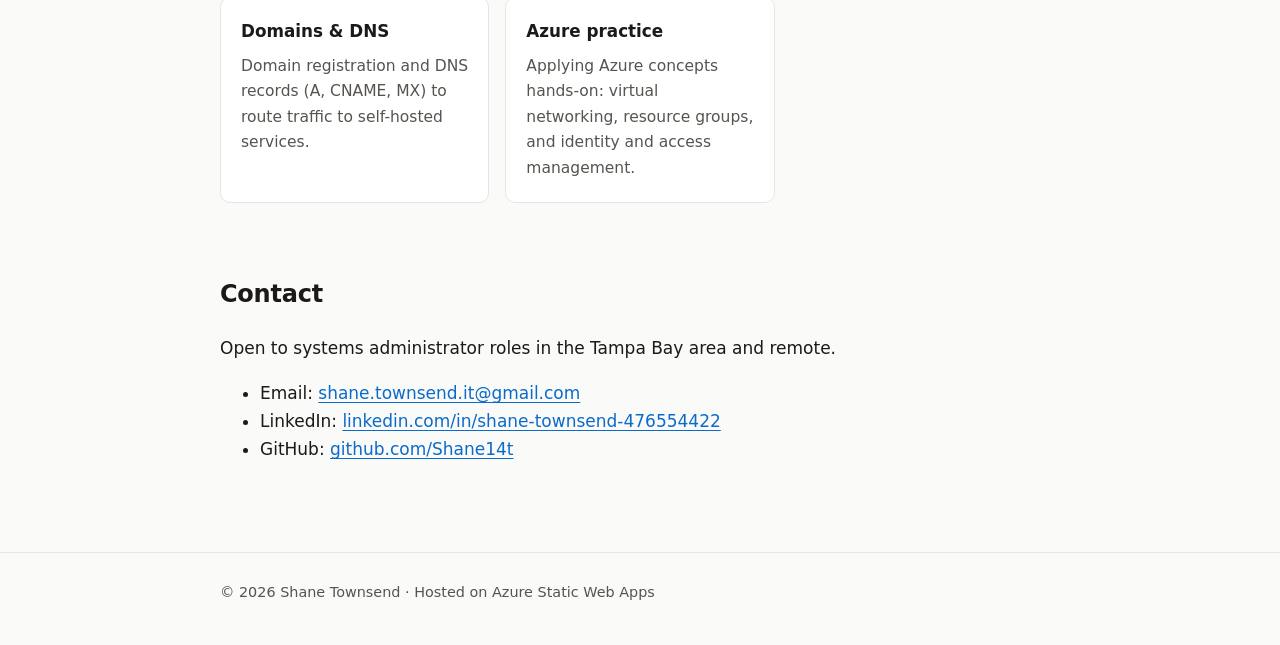
==== commit 479cf6a6: "Add headshot to homepage" ====
--- a/index.html
+++ b/index.html
@@ -38,6 +38,8 @@
     <div class="wrap">
 
       <section class="hero" id="top">
+        <div class="hero-grid">
+          <div class="hero-text">
         <h1>Shane Townsend</h1>
         <p class="role">Systems Administrator &middot; Server Support &middot; Tampa Bay, FL</p>
         <p class="lede">
@@ -51,6 +53,9 @@
           <a class="btn primary" href="assets/resume.pdf">Download resume (PDF)</a>
           <a class="btn ghost" href="#projects">See my home lab</a>
         </div>
+          </div>
+          <img class="headshot" src="assets/headshot.jpg" srcset="assets/headshot-300.jpg 300w, assets/headshot.jpg 600w" sizes="(max-width: 620px) 140px, 200px" width="200" height="200" alt="Portrait of Shane Townsend" fetchpriority="high">
+        </div>
       </section>
 
       <section id="about">
--- a/css/style.css
+++ b/css/style.css
@@ -148,3 +148,15 @@
 .dg-arrow { fill: var(--accent); }
 .lesson { margin: 0 0 18px; }
 .lesson strong { display: block; }
+
+/* Hero with headshot */
+.hero-grid { display: flex; align-items: center; gap: 40px; justify-content: space-between; }
+.hero-text { flex: 1 1 auto; min-width: 0; }
+.headshot {
+  flex: 0 0 auto; width: 200px; height: 200px; border-radius: 50%;
+  object-fit: cover; border: 3px solid var(--border);
+}
+@media (max-width: 620px) {
+  .hero-grid { flex-direction: column-reverse; align-items: flex-start; gap: 24px; }
+  .headshot { width: 140px; height: 140px; }
+}
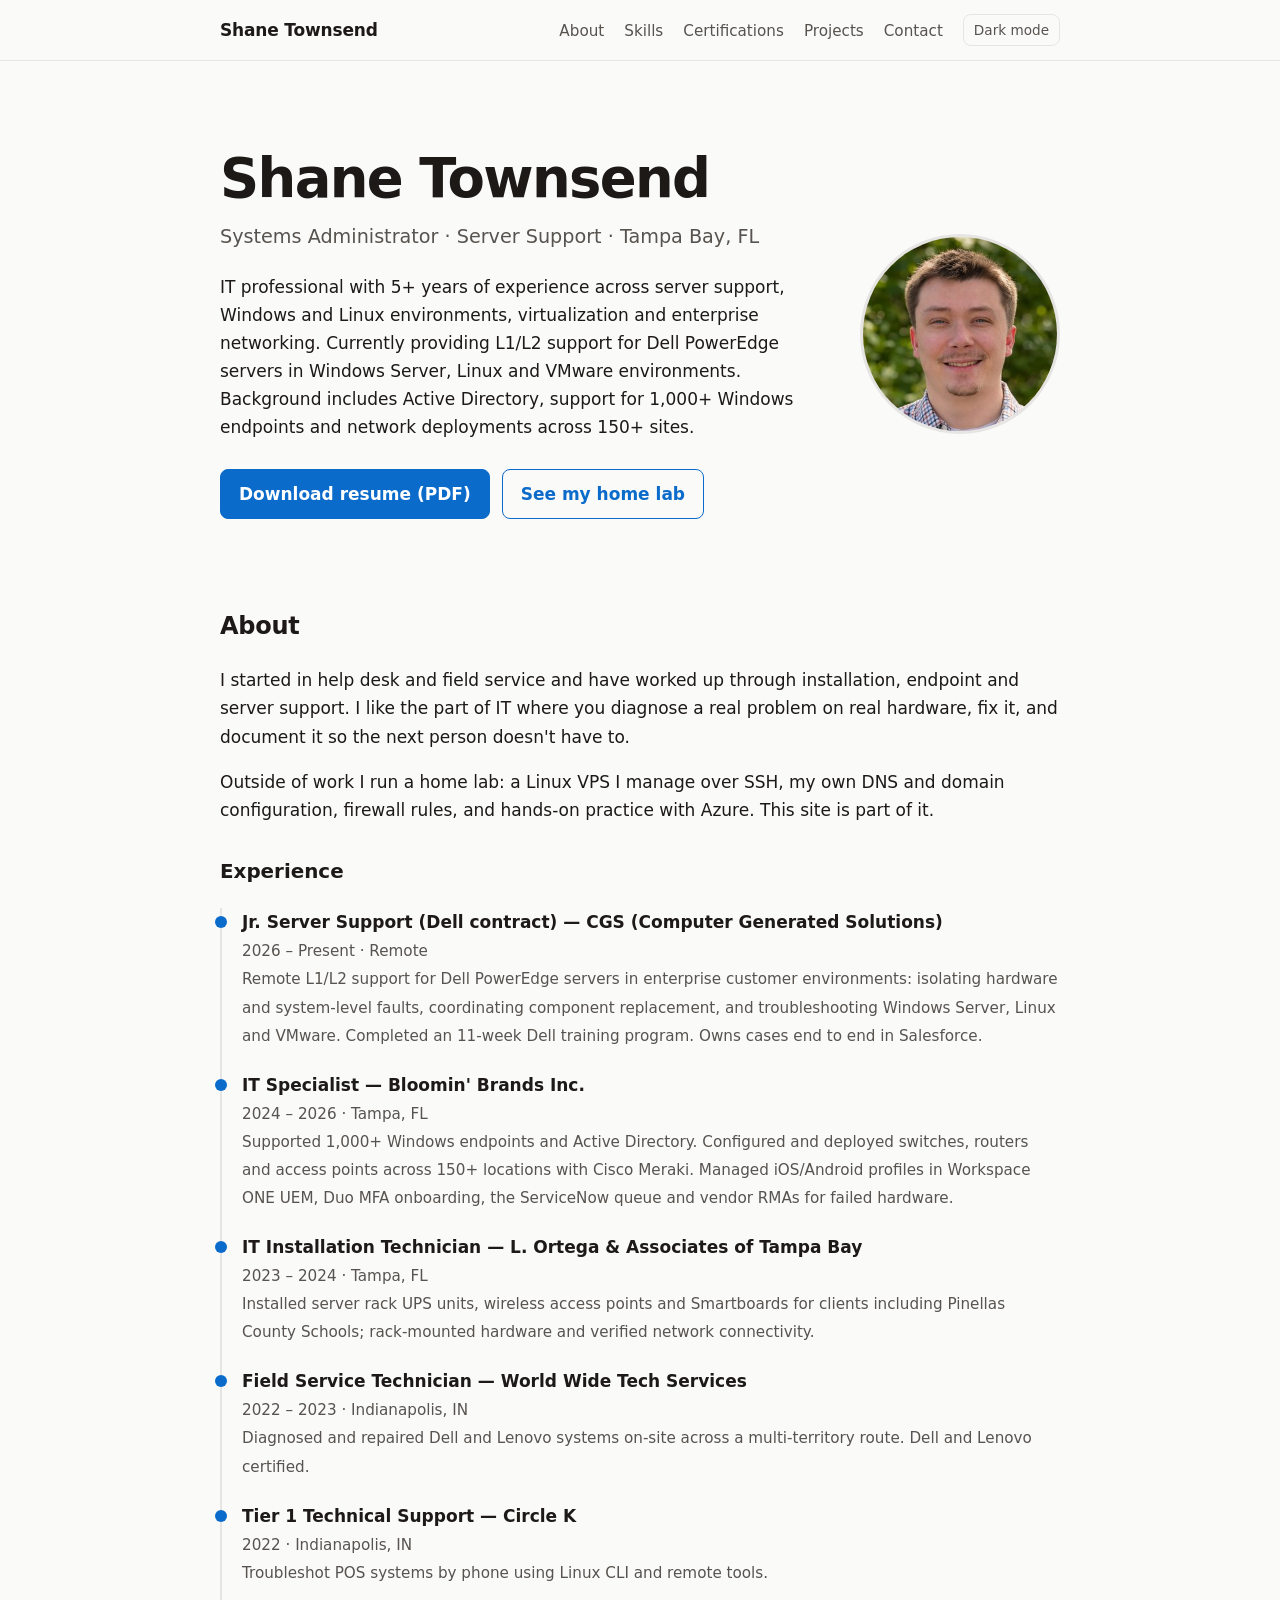
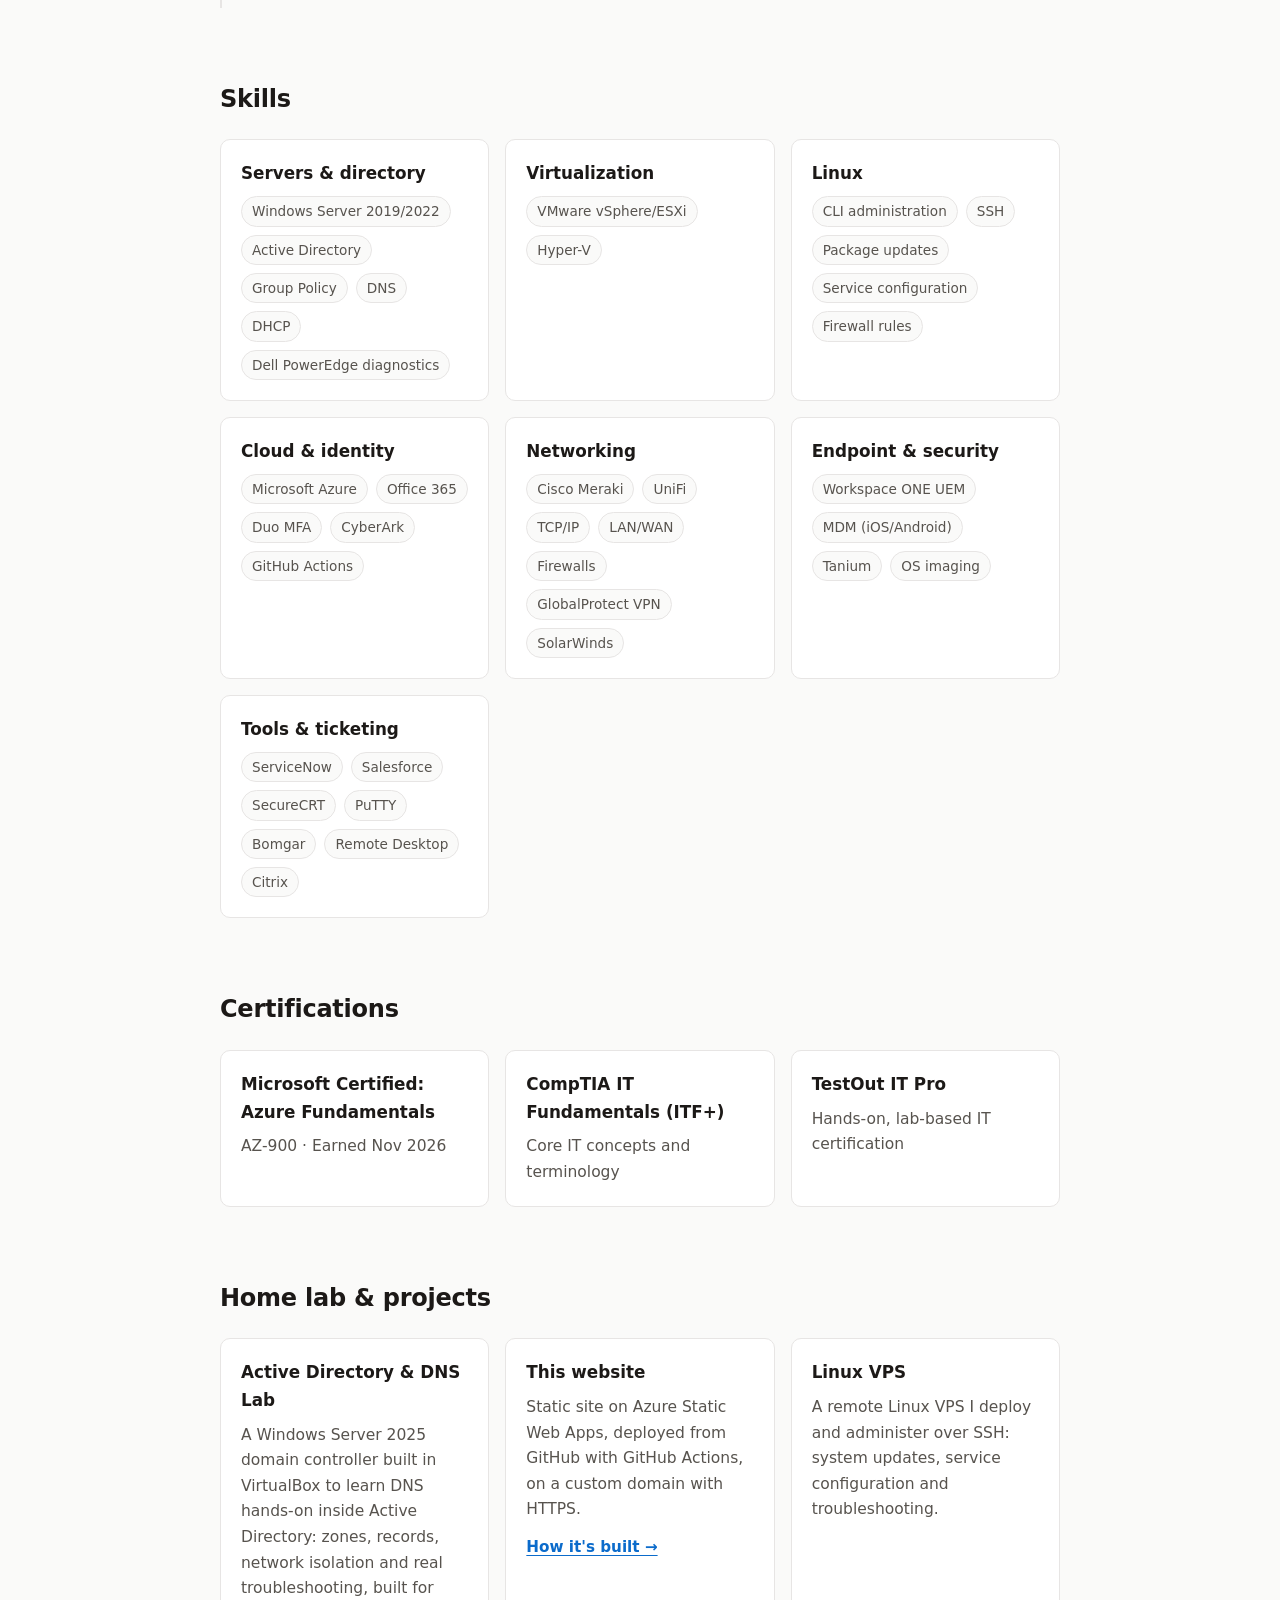
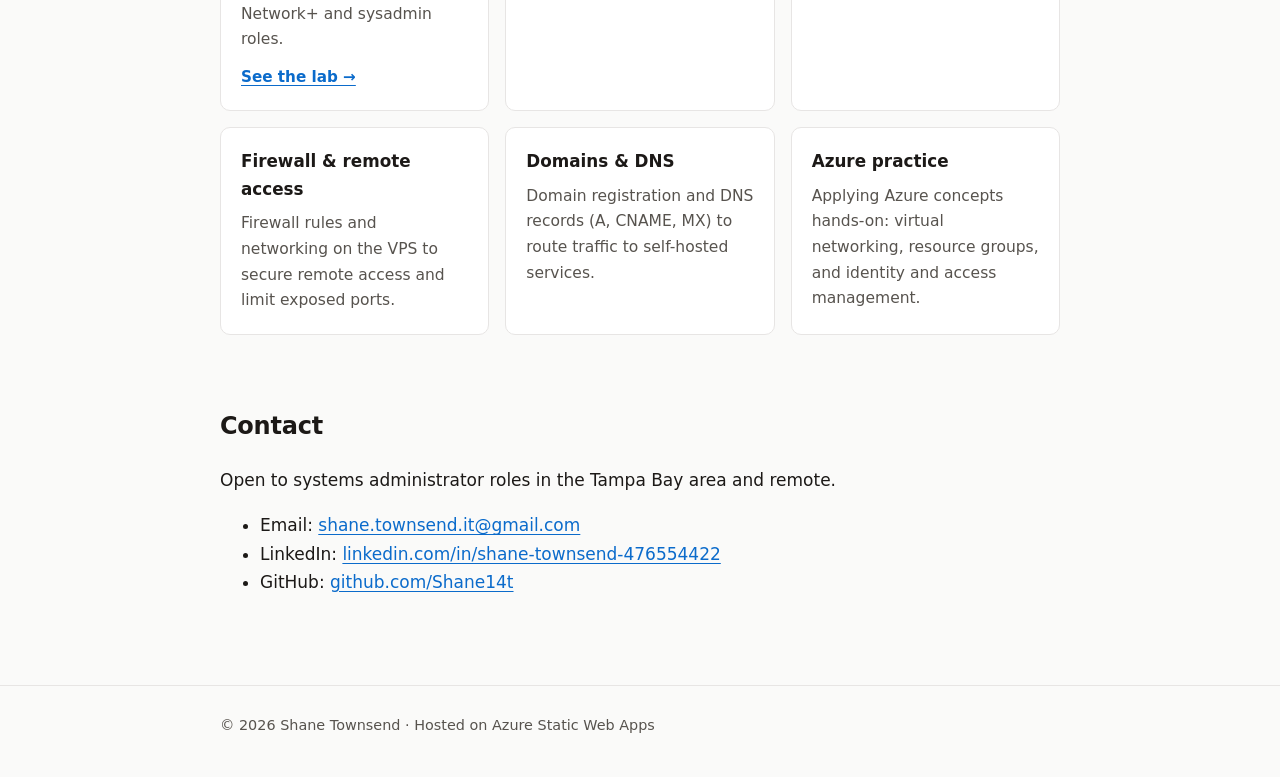
==== commit 99f5ca87: "Add Active Directory & DNS Lab project page" ====
--- a/index.html
+++ b/index.html
@@ -170,6 +170,11 @@
         <h2>Home lab &amp; projects</h2>
         <div class="grid">
           <div class="card">
+            <h3>Active Directory &amp; DNS Lab</h3>
+            <p>A Windows Server 2025 domain controller built in VirtualBox to learn DNS hands-on inside Active Directory: zones, records, network isolation and real troubleshooting, built for Network+ and sysadmin roles.</p>
+            <a class="more" href="projects/ad-dns-lab.html">See the lab &rarr;</a>
+          </div>
+          <div class="card">
             <h3>This website</h3>
             <p>Static site on Azure Static Web Apps, deployed from GitHub with GitHub Actions, on a custom domain with HTTPS.</p>
             <a class="more" href="projects/how-this-site-is-built.html">How it's built &rarr;</a>
